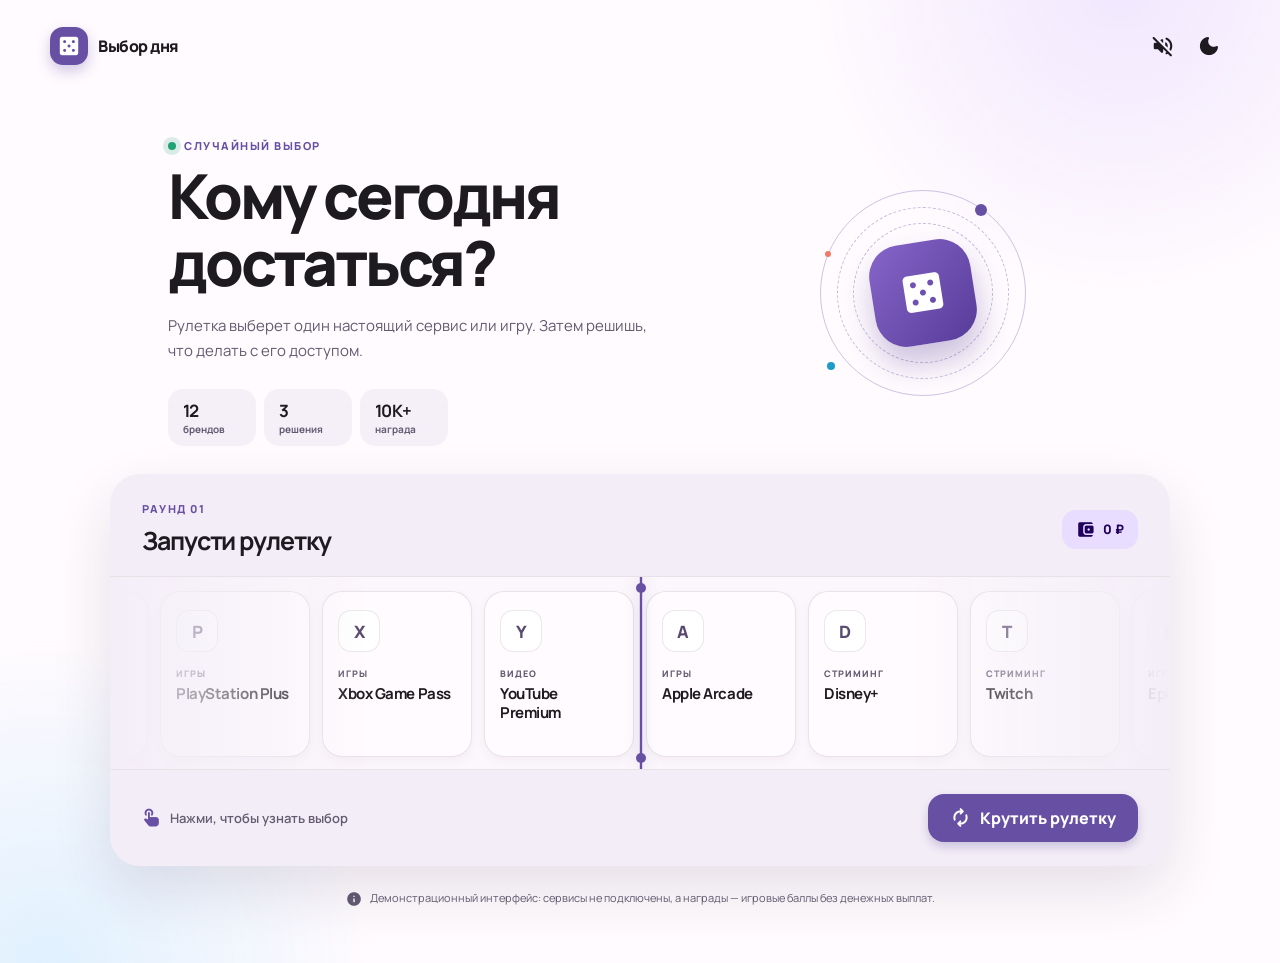
==== index.html @ a7080c02 "Create interactive service roulette" ====
<!doctype html>
<html lang="ru">
  <head>
    <meta charset="UTF-8" />
    <meta name="viewport" content="width=device-width, initial-scale=1.0" />
    <meta name="theme-color" content="#6750a4" />
    <meta
      name="description"
      content="Интерактивная рулетка сервисов и игр — демо в Material Design."
    />
    <title>Выбор дня — рулетка сервисов</title>
    <link rel="preconnect" href="https://cdn.simpleicons.org" />
    <link rel="preconnect" href="https://fonts.googleapis.com" />
    <link rel="preconnect" href="https://fonts.gstatic.com" crossorigin />
    <link
      href="https://fonts.googleapis.com/css2?family=Manrope:wght@400;500;600;700;800&family=Material+Symbols+Rounded:opsz,wght,FILL,GRAD@20..48,100..700,0..1,0..200"
      rel="stylesheet"
    />
    <link rel="stylesheet" href="styles.css" />
  </head>
  <body>
    <div class="ambient ambient--one"></div>
    <div class="ambient ambient--two"></div>

    <header class="topbar">
      <a class="brand" href="#top" aria-label="Выбор дня — на главную">
        <span class="brand__mark"><span class="material-symbols-rounded">casino</span></span>
        <span>Выбор дня</span>
      </a>
      <div class="topbar__actions">
        <button class="icon-button" id="soundButton" type="button" aria-label="Включить звук" aria-pressed="false">
          <span class="material-symbols-rounded">volume_off</span>
        </button>
        <button class="icon-button" id="themeButton" type="button" aria-label="Переключить тему">
          <span class="material-symbols-rounded">dark_mode</span>
        </button>
      </div>
    </header>

    <main id="top">
      <section class="hero" aria-labelledby="pageTitle">
        <div class="hero__copy">
          <p class="eyebrow"><span></span> случайный выбор</p>
          <h1 id="pageTitle">Кому сегодня<br />достаться?</h1>
          <p class="hero__description">
            Рулетка выберет один настоящий сервис или игру. Затем решишь, что делать с его доступом.
          </p>
          <div class="hero__stats" aria-label="Статистика рулетки">
            <div><strong>12</strong><span>брендов</span></div>
            <div><strong>3</strong><span>решения</span></div>
            <div><strong>10K+</strong><span>награда</span></div>
          </div>
        </div>
        <div class="hero__orb" aria-hidden="true">
          <div class="hero__orb-ring"></div>
          <div class="hero__orb-core"><span class="material-symbols-rounded">casino</span></div>
          <span class="orb-dot orb-dot--one"></span><span class="orb-dot orb-dot--two"></span><span class="orb-dot orb-dot--three"></span>
        </div>
      </section>

      <section class="game-card" aria-label="Рулетка сервисов">
        <div class="game-card__header">
          <div>
            <p class="section-kicker">Раунд <span id="roundNumber">01</span></p>
            <h2>Запусти рулетку</h2>
          </div>
          <div class="balance"><span class="material-symbols-rounded">account_balance_wallet</span><span id="balance">0 ₽</span></div>
        </div>

        <div class="reel-shell">
          <div class="reel-fade reel-fade--left"></div>
          <div class="reel-fade reel-fade--right"></div>
          <div class="selection-line" aria-hidden="true"><i></i></div>
          <div id="reel" class="reel" aria-live="polite"></div>
        </div>

        <div class="game-card__footer">
          <div id="instruction" class="instruction"><span class="material-symbols-rounded">touch_app</span> Нажми, чтобы узнать выбор</div>
          <button id="spinButton" class="primary-button" type="button">
            <span class="material-symbols-rounded">autorenew</span>
            <span>Крутить рулетку</span>
          </button>
        </div>
      </section>

      <section id="decisionPanel" class="decision-panel" hidden aria-live="polite">
        <div class="result-heading">
          <p class="section-kicker">Выпало</p>
          <h2 id="resultName">—</h2>
          <p id="resultDescription">—</p>
        </div>
        <div class="decision-grid">
          <button class="decision-card decision-card--block" type="button" data-action="block">
            <span class="decision-card__icon material-symbols-rounded">block</span>
            <span class="decision-card__body"><strong>Заблокировать</strong><small>Жёсткое решение</small></span>
            <span class="decision-card__reward">+<span data-reward="block">0</span> ₽</span>
          </button>
          <button class="decision-card decision-card--slow" type="button" data-action="slow">
            <span class="decision-card__icon material-symbols-rounded">slow_motion_video</span>
            <span class="decision-card__body"><strong>Замедлить</strong><small>Оставить шанс</small></span>
            <span class="decision-card__reward">+<span data-reward="slow">0</span> ₽</span>
          </button>
          <button class="decision-card decision-card--forgive" type="button" data-action="forgive">
            <span class="decision-card__icon material-symbols-rounded">favorite</span>
            <span class="decision-card__body"><strong>Простить</strong><small>Пусть остаётся</small></span>
            <span class="decision-card__reward">+<span data-reward="forgive">0</span> ₽</span>
          </button>
        </div>
      </section>

      <section id="completePanel" class="complete-panel" hidden aria-live="polite">
        <div class="complete-panel__badge"><span class="material-symbols-rounded">verified</span></div>
        <div>
          <p class="section-kicker">Решение принято</p>
          <h2 id="completeTitle">Готово!</h2>
          <p id="completeText"></p>
        </div>
        <button id="againButton" class="outlined-button" type="button"><span class="material-symbols-rounded">replay</span> Ещё раунд</button>
      </section>

      <p class="disclaimer"><span class="material-symbols-rounded">info</span> Демонстрационный интерфейс: сервисы не подключены, а награды — игровые баллы без денежных выплат.</p>
    </main>

    <template id="reelItemTemplate">
      <article class="reel-item">
        <div class="logo-wrap"><img class="service-logo" alt="" /><span class="logo-fallback"></span></div>
        <p class="reel-item__type"></p>
        <h3 class="reel-item__name"></h3>
      </article>
    </template>

    <script src="app.js"></script>
  </body>
</html>
---- styles.css ----
:root {
  color-scheme: light;
  --primary: #6750a4;
  --primary-container: #e9ddff;
  --on-primary-container: #21005d;
  --secondary: #625b71;
  --surface: #fffbfe;
  --surface-container: #f3edf7;
  --surface-container-high: #ece6f0;
  --surface-bright: #fffbfe;
  --on-surface: #1d1b20;
  --on-surface-muted: #625b71;
  --outline: #79747e;
  --success: #146c4e;
  --success-container: #b7f4d7;
  --shadow: 0 24px 60px rgba(47, 37, 63, .12);
  --card-shadow: 0 8px 20px rgba(42, 31, 59, .08);
}

body.dark {
  color-scheme: dark;
  --primary: #d0bcff;
  --primary-container: #4f378b;
  --on-primary-container: #e9ddff;
  --secondary: #cbc2db;
  --surface: #141218;
  --surface-container: #211f26;
  --surface-container-high: #2b2930;
  --surface-bright: #37343b;
  --on-surface: #e6e0e9;
  --on-surface-muted: #cac4d0;
  --outline: #938f99;
  --success: #b4f1d2;
  --success-container: #005139;
  --shadow: 0 24px 60px rgba(0, 0, 0, .28);
  --card-shadow: 0 8px 20px rgba(0, 0, 0, .22);
}

* { box-sizing: border-box; }
html { scroll-behavior: smooth; }
body {
  min-width: 320px;
  min-height: 100vh;
  margin: 0;
  overflow-x: hidden;
  background: var(--surface);
  color: var(--on-surface);
  font-family: Manrope, Arial, sans-serif;
  transition: background .25s ease, color .25s ease;
}
button { font: inherit; }
button:focus-visible, a:focus-visible { outline: 3px solid #8e72db; outline-offset: 3px; }
.ambient { position: fixed; z-index: -1; width: 42rem; height: 42rem; border-radius: 50%; filter: blur(4px); pointer-events: none; opacity: .55; }
.ambient--one { top: -22rem; right: -11rem; background: radial-gradient(circle, #e6d7ff 0%, rgba(233, 221, 255, 0) 66%); }
.ambient--two { bottom: -25rem; left: -18rem; background: radial-gradient(circle, #c7e8ff 0%, rgba(199, 232, 255, 0) 68%); }
body.dark .ambient { opacity: .16; }

.topbar { width: min(1180px, calc(100% - 48px)); height: 92px; margin: auto; display: flex; align-items: center; justify-content: space-between; }
.brand { display: inline-flex; align-items: center; gap: 10px; color: var(--on-surface); text-decoration: none; font-weight: 800; letter-spacing: -.5px; }
.brand__mark { width: 38px; height: 38px; display: grid; place-items: center; color: white; background: var(--primary); border-radius: 13px; box-shadow: 0 6px 14px rgba(103, 80, 164, .3); }
.material-symbols-rounded { font-variation-settings: 'FILL' 1, 'wght' 500, 'GRAD' 0, 'opsz' 24; line-height: 1; }
.topbar__actions { display: flex; gap: 4px; }
.icon-button { width: 42px; height: 42px; border: 0; border-radius: 50%; display: grid; place-items: center; color: var(--on-surface); background: transparent; cursor: pointer; transition: background .18s ease, transform .18s ease; }
.icon-button:hover { background: var(--surface-container); transform: translateY(-1px); }

main { width: min(1060px, calc(100% - 48px)); margin: 42px auto 56px; }
.hero { display: grid; grid-template-columns: 1.18fr .82fr; align-items: center; gap: 20px; min-height: 294px; padding: 6px 58px 28px; }
.eyebrow, .section-kicker { margin: 0 0 12px; font-size: 11px; line-height: 1; letter-spacing: 1.5px; text-transform: uppercase; font-weight: 800; color: var(--primary); }
.eyebrow { display: flex; align-items: center; gap: 8px; }
.eyebrow span { width: 8px; height: 8px; border-radius: 50%; background: #20a275; box-shadow: 0 0 0 5px rgba(32, 162, 117, .16); }
h1, h2, h3, p { margin-top: 0; }
h1 { max-width: 620px; margin-bottom: 16px; font-size: clamp(38px, 5vw, 62px); font-weight: 800; line-height: 1.08; letter-spacing: -3.2px; }
.hero__description { max-width: 500px; margin-bottom: 25px; color: var(--on-surface-muted); font-size: 15px; line-height: 1.7; }
.hero__stats { display: flex; gap: 8px; }
.hero__stats div { min-width: 88px; padding: 10px 15px; background: color-mix(in srgb, var(--surface-container) 82%, transparent); border-radius: 15px; }
.hero__stats strong, .hero__stats span { display: block; }
.hero__stats strong { font-size: 17px; letter-spacing: -.6px; }
.hero__stats span { color: var(--on-surface-muted); font-size: 10px; font-weight: 700; }
.hero__orb { position: relative; width: 212px; height: 212px; margin: 0 auto; display: grid; place-items: center; }
.hero__orb-ring { position: absolute; inset: 3px; border: 1px solid color-mix(in srgb, var(--primary) 32%, transparent); border-radius: 50%; }
.hero__orb-ring::before, .hero__orb-ring::after { position: absolute; content: ''; border-radius: 50%; border: 1px dashed color-mix(in srgb, var(--primary) 38%, transparent); }
.hero__orb-ring::before { inset: 16px; }.hero__orb-ring::after { inset: 32px; }
.hero__orb-core { width: 102px; height: 102px; display: grid; place-items: center; color: white; background: linear-gradient(135deg, #8666c9, #573b99); border-radius: 31px; box-shadow: 0 18px 30px rgba(85, 55, 147, .30); transform: rotate(-9deg); }
.hero__orb-core span { font-size: 48px; }
.orb-dot { position: absolute; display: block; border-radius: 50%; background: var(--primary); }
.orb-dot--one { top: 17px; right: 42px; width: 12px; height: 12px; }.orb-dot--two { bottom: 29px; left: 10px; width: 8px; height: 8px; background: #1e9cc8; }.orb-dot--three { top: 64px; left: 8px; width: 6px; height: 6px; background: #ef7b66; }

.game-card { position: relative; overflow: hidden; background: var(--surface-container); border-radius: 30px; box-shadow: var(--shadow); }
.game-card__header { display: flex; align-items: center; justify-content: space-between; padding: 29px 32px 20px; }
.game-card h2, .decision-panel h2, .complete-panel h2 { margin: 0; font-size: 25px; line-height: 1.2; letter-spacing: -1.1px; }
.balance { display: inline-flex; gap: 8px; align-items: center; padding: 10px 14px; border-radius: 14px; color: var(--on-primary-container); background: var(--primary-container); font-size: 13px; font-weight: 800; white-space: nowrap; }
.balance .material-symbols-rounded { font-size: 19px; }
.reel-shell { position: relative; height: 194px; overflow: hidden; background: color-mix(in srgb, var(--surface-bright) 80%, transparent); border-top: 1px solid color-mix(in srgb, var(--outline) 16%, transparent); border-bottom: 1px solid color-mix(in srgb, var(--outline) 16%, transparent); }
.reel { position: absolute; top: 14px; left: 50%; display: flex; gap: 12px; will-change: transform; transform: translateX(-50%); }
.reel-item { width: 150px; height: 166px; flex: 0 0 150px; padding: 18px 15px; border: 1px solid color-mix(in srgb, var(--outline) 18%, transparent); border-radius: 20px; background: var(--surface); box-shadow: 0 4px 12px rgba(39, 28, 56, .04); }
.logo-wrap { width: 42px; height: 42px; display: grid; place-items: center; overflow: hidden; border-radius: 13px; background: #fff; box-shadow: inset 0 0 0 1px rgba(40, 30, 55, .1); }
.service-logo { width: 26px; height: 26px; object-fit: contain; }.logo-fallback { font-size: 17px; font-weight: 800; color: #5a4a70; }
.reel-item__type { margin: 15px 0 5px; color: var(--on-surface-muted); font-size: 9px; font-weight: 800; letter-spacing: 1px; text-transform: uppercase; }.reel-item__name { margin: 0; font-size: 15px; letter-spacing: -.45px; line-height: 1.25; }
.reel-fade { position: absolute; z-index: 2; top: 0; bottom: 0; width: 24%; pointer-events: none; }.reel-fade--left { left: 0; background: linear-gradient(90deg, var(--surface-container), transparent); }.reel-fade--right { right: 0; background: linear-gradient(-90deg, var(--surface-container), transparent); }
.selection-line { position: absolute; z-index: 3; left: 50%; top: 0; bottom: 0; width: 2px; background: var(--primary); box-shadow: 0 0 0 1px color-mix(in srgb, var(--primary) 18%, transparent), 0 0 14px color-mix(in srgb, var(--primary) 50%, transparent); }.selection-line i { position: absolute; width: 10px; height: 10px; top: 6px; left: -4px; border-radius: 50%; background: var(--primary); }.selection-line::after { content: ''; position: absolute; width: 10px; height: 10px; bottom: 6px; left: -4px; border-radius: 50%; background: var(--primary); }
.game-card__footer { min-height: 96px; padding: 20px 32px; display: flex; align-items: center; justify-content: space-between; gap: 20px; }.instruction { display: flex; align-items: center; gap: 8px; color: var(--on-surface-muted); font-size: 13px; font-weight: 600; }.instruction .material-symbols-rounded { color: var(--primary); font-size: 20px; }
.primary-button, .outlined-button { min-height: 48px; border: 0; border-radius: 16px; display: inline-flex; align-items: center; justify-content: center; gap: 9px; padding: 0 22px; font-weight: 800; cursor: pointer; transition: transform .18s ease, box-shadow .18s ease, background .18s ease; }.primary-button { color: #fff; background: var(--primary); box-shadow: 0 5px 10px rgba(79, 55, 139, .23); }.primary-button:hover:not(:disabled) { transform: translateY(-2px); box-shadow: 0 9px 17px rgba(79, 55, 139, .29); }.primary-button:disabled { opacity: .66; cursor: wait; }.primary-button .material-symbols-rounded { font-size: 21px; }

.decision-panel, .complete-panel { margin-top: 22px; padding: 30px 32px; border-radius: 28px; background: var(--surface-container); box-shadow: var(--card-shadow); animation: panel-in .38s cubic-bezier(.2, .8, .2, 1) both; }.decision-panel[hidden], .complete-panel[hidden] { display: none; }.result-heading { display: flex; align-items: baseline; gap: 12px; flex-wrap: wrap; }.result-heading .section-kicker { margin-bottom: 0; }.result-heading p:last-child { margin: 0; color: var(--on-surface-muted); font-size: 13px; }.decision-grid { display: grid; grid-template-columns: repeat(3, 1fr); gap: 12px; margin-top: 24px; }
.decision-card { min-height: 122px; padding: 16px; border: 1px solid color-mix(in srgb, var(--outline) 18%, transparent); border-radius: 19px; display: grid; grid-template-columns: auto 1fr; column-gap: 12px; text-align: left; color: var(--on-surface); background: var(--surface); cursor: pointer; transition: transform .18s ease, box-shadow .18s ease, border-color .18s ease; }.decision-card:hover { transform: translateY(-3px); border-color: var(--card-color); box-shadow: 0 11px 18px rgba(40, 30, 52, .1); }.decision-card__icon { width: 38px; height: 38px; display: grid; place-items: center; border-radius: 12px; color: var(--card-color); background: var(--card-surface); }.decision-card__body strong, .decision-card__body small { display: block; }.decision-card__body strong { padding-top: 2px; font-size: 13px; letter-spacing: -.3px; }.decision-card__body small { margin-top: 4px; color: var(--on-surface-muted); font-size: 10px; line-height: 1.25; }.decision-card__reward { grid-column: 1 / -1; align-self: end; margin-top: 11px; color: var(--card-color); font-size: 18px; font-weight: 800; letter-spacing: -.8px; }.decision-card--block { --card-color: #b3261e; --card-surface: #ffdad6; }.decision-card--slow { --card-color: #8a5b00; --card-surface: #ffdea7; }.decision-card--forgive { --card-color: #146c4e; --card-surface: #b7f4d7; }body.dark .decision-card--block { --card-surface: #93000a; }body.dark .decision-card--slow { --card-surface: #6d4800; }body.dark .decision-card--forgive { --card-surface: #005139; }
.complete-panel { display: flex; align-items: center; gap: 18px; background: var(--success-container); color: var(--on-primary-container); }.complete-panel .section-kicker, .complete-panel p { color: color-mix(in srgb, var(--on-primary-container) 75%, transparent); }.complete-panel h2 { margin-bottom: 6px; }.complete-panel p { margin: 0; font-size: 13px; }.complete-panel__badge { width: 48px; height: 48px; flex: 0 0 auto; display: grid; place-items: center; border-radius: 17px; color: white; background: var(--success); }.outlined-button { margin-left: auto; color: var(--on-primary-container); border: 1px solid color-mix(in srgb, var(--on-primary-container) 45%, transparent); background: transparent; white-space: nowrap; }.outlined-button:hover { background: color-mix(in srgb, var(--on-primary-container) 10%, transparent); transform: translateY(-1px); }
.disclaimer { max-width: 720px; margin: 24px auto 0; display: flex; gap: 8px; justify-content: center; align-items: flex-start; color: var(--on-surface-muted); font-size: 11px; text-align: center; line-height: 1.5; }.disclaimer .material-symbols-rounded { margin-top: 1px; font-size: 16px; }
@keyframes panel-in { from { opacity: 0; transform: translateY(12px); } to { opacity: 1; transform: translateY(0); } }
@media (max-width: 700px) { .topbar { width: min(100% - 30px, 1180px); height: 74px; }.topbar .icon-button:first-child { display: none; } main { width: min(100% - 30px, 1060px); margin-top: 22px; }.hero { min-height: auto; display: block; padding: 6px 8px 34px; }.hero__orb { display: none; } h1 { font-size: 40px; letter-spacing: -2.2px; }.hero__description { font-size: 13px; }.hero__stats { gap: 6px; }.hero__stats div { flex: 1; min-width: 0; padding: 9px 10px; }.game-card { border-radius: 23px; }.game-card__header { padding: 24px 20px 17px; }.game-card h2, .decision-panel h2, .complete-panel h2 { font-size: 21px; }.balance { padding: 9px 10px; font-size: 11px; }.reel-shell { height: 178px; }.reel { top: 13px; gap: 10px; }.reel-item { width: 132px; height: 152px; flex-basis: 132px; padding: 16px 13px; border-radius: 18px; }.reel-item__type { margin-top: 12px; }.game-card__footer { min-height: auto; padding: 16px 20px; }.instruction { display: none; }.primary-button { width: 100%; }.decision-panel, .complete-panel { margin-top: 16px; padding: 23px 20px; border-radius: 22px; }.decision-grid { grid-template-columns: 1fr; gap: 9px; margin-top: 19px; }.decision-card { min-height: 80px; grid-template-columns: auto 1fr auto; align-items: center; }.decision-card__reward { grid-column: auto; margin-top: 0; font-size: 16px; }.complete-panel { display: grid; grid-template-columns: auto 1fr; }.complete-panel .outlined-button { grid-column: 1 / -1; width: 100%; margin-top: 5px; }.disclaimer { font-size: 10px; } }
@media (prefers-reduced-motion: reduce) { *, *::before, *::after { scroll-behavior: auto !important; transition-duration: .01ms !important; animation-duration: .01ms !important; animation-iteration-count: 1 !important; } }
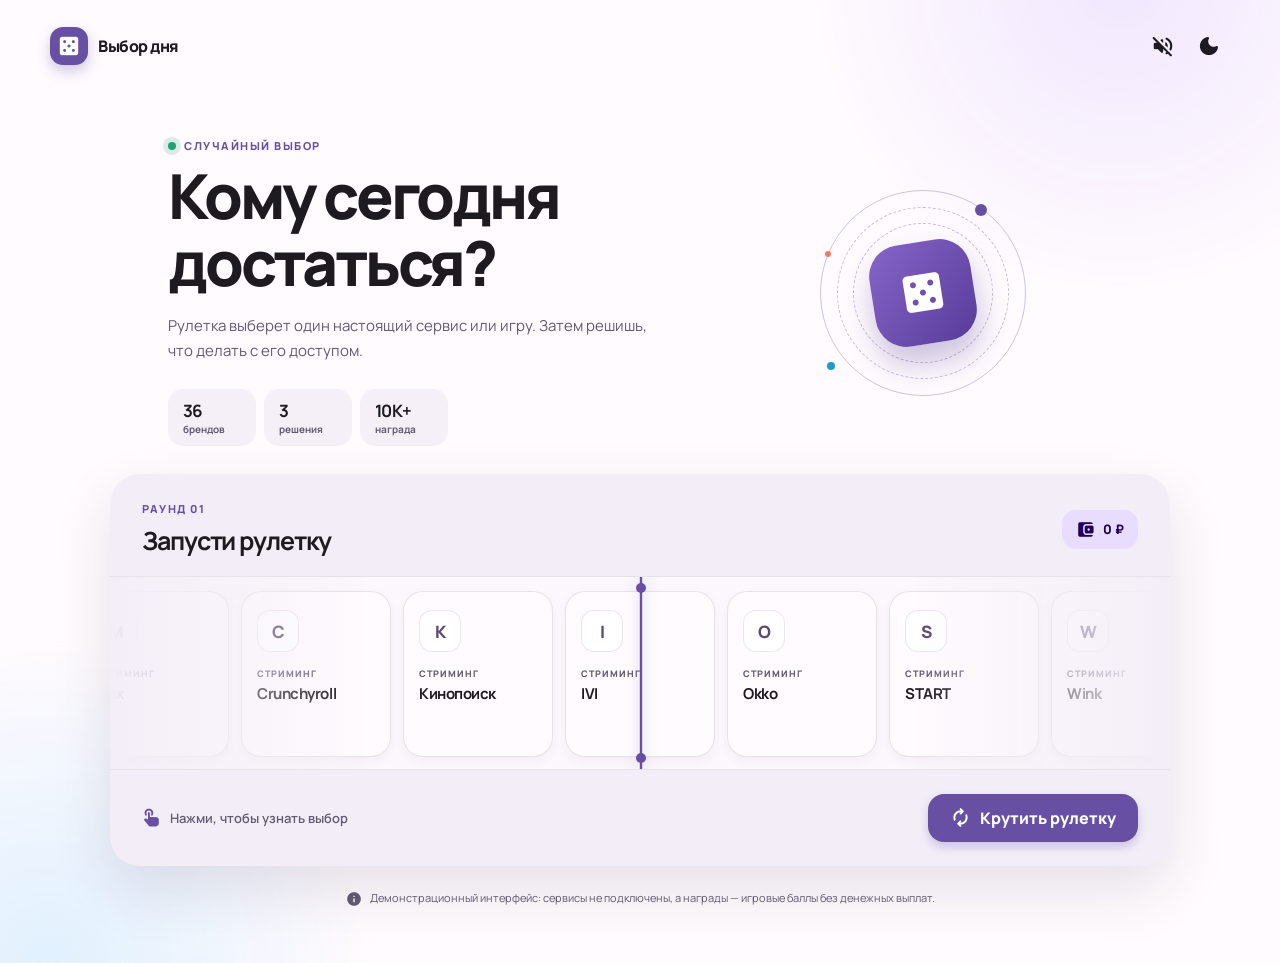
==== commit 1f2ae66b: "Fix roulette spin and expand service catalog" ====
--- a/index.html
+++ b/index.html
@@ -46,7 +46,7 @@
             Рулетка выберет один настоящий сервис или игру. Затем решишь, что делать с его доступом.
           </p>
           <div class="hero__stats" aria-label="Статистика рулетки">
-            <div><strong>12</strong><span>брендов</span></div>
+            <div><strong>36</strong><span>брендов</span></div>
             <div><strong>3</strong><span>решения</span></div>
             <div><strong>10K+</strong><span>награда</span></div>
           </div>
--- a/styles.css
+++ b/styles.css
@@ -91,8 +91,9 @@
 .balance { display: inline-flex; gap: 8px; align-items: center; padding: 10px 14px; border-radius: 14px; color: var(--on-primary-container); background: var(--primary-container); font-size: 13px; font-weight: 800; white-space: nowrap; }
 .balance .material-symbols-rounded { font-size: 19px; }
 .reel-shell { position: relative; height: 194px; overflow: hidden; background: color-mix(in srgb, var(--surface-bright) 80%, transparent); border-top: 1px solid color-mix(in srgb, var(--outline) 16%, transparent); border-bottom: 1px solid color-mix(in srgb, var(--outline) 16%, transparent); }
-.reel { position: absolute; top: 14px; left: 50%; display: flex; gap: 12px; will-change: transform; transform: translateX(-50%); }
+.reel { position: absolute; top: 14px; left: 0; display: flex; gap: 12px; will-change: transform; }
 .reel-item { width: 150px; height: 166px; flex: 0 0 150px; padding: 18px 15px; border: 1px solid color-mix(in srgb, var(--outline) 18%, transparent); border-radius: 20px; background: var(--surface); box-shadow: 0 4px 12px rgba(39, 28, 56, .04); }
+.reel-item--selected { border-color: var(--primary); box-shadow: 0 0 0 3px color-mix(in srgb, var(--primary) 16%, transparent), 0 7px 16px rgba(83, 60, 143, .15); }
 .logo-wrap { width: 42px; height: 42px; display: grid; place-items: center; overflow: hidden; border-radius: 13px; background: #fff; box-shadow: inset 0 0 0 1px rgba(40, 30, 55, .1); }
 .service-logo { width: 26px; height: 26px; object-fit: contain; }.logo-fallback { font-size: 17px; font-weight: 800; color: #5a4a70; }
 .reel-item__type { margin: 15px 0 5px; color: var(--on-surface-muted); font-size: 9px; font-weight: 800; letter-spacing: 1px; text-transform: uppercase; }.reel-item__name { margin: 0; font-size: 15px; letter-spacing: -.45px; line-height: 1.25; }
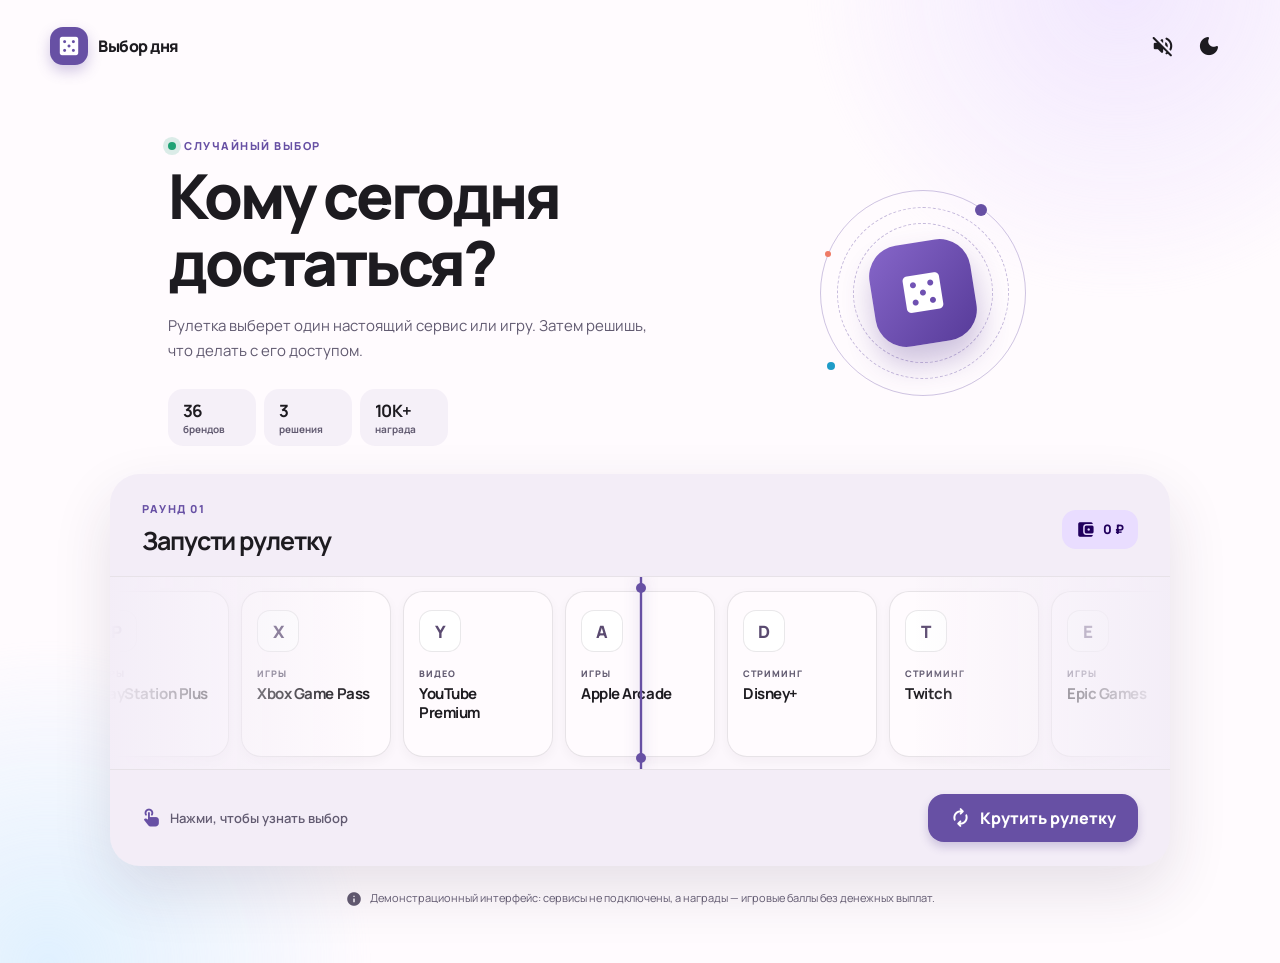
==== commit bd080804: "Remove decided services from future roulette rounds" ====
--- a/index.html
+++ b/index.html
@@ -46,7 +46,7 @@
             Рулетка выберет один настоящий сервис или игру. Затем решишь, что делать с его доступом.
           </p>
           <div class="hero__stats" aria-label="Статистика рулетки">
-            <div><strong>36</strong><span>брендов</span></div>
+            <div><strong id="brandCount">36</strong><span>брендов</span></div>
             <div><strong>3</strong><span>решения</span></div>
             <div><strong>10K+</strong><span>награда</span></div>
           </div>
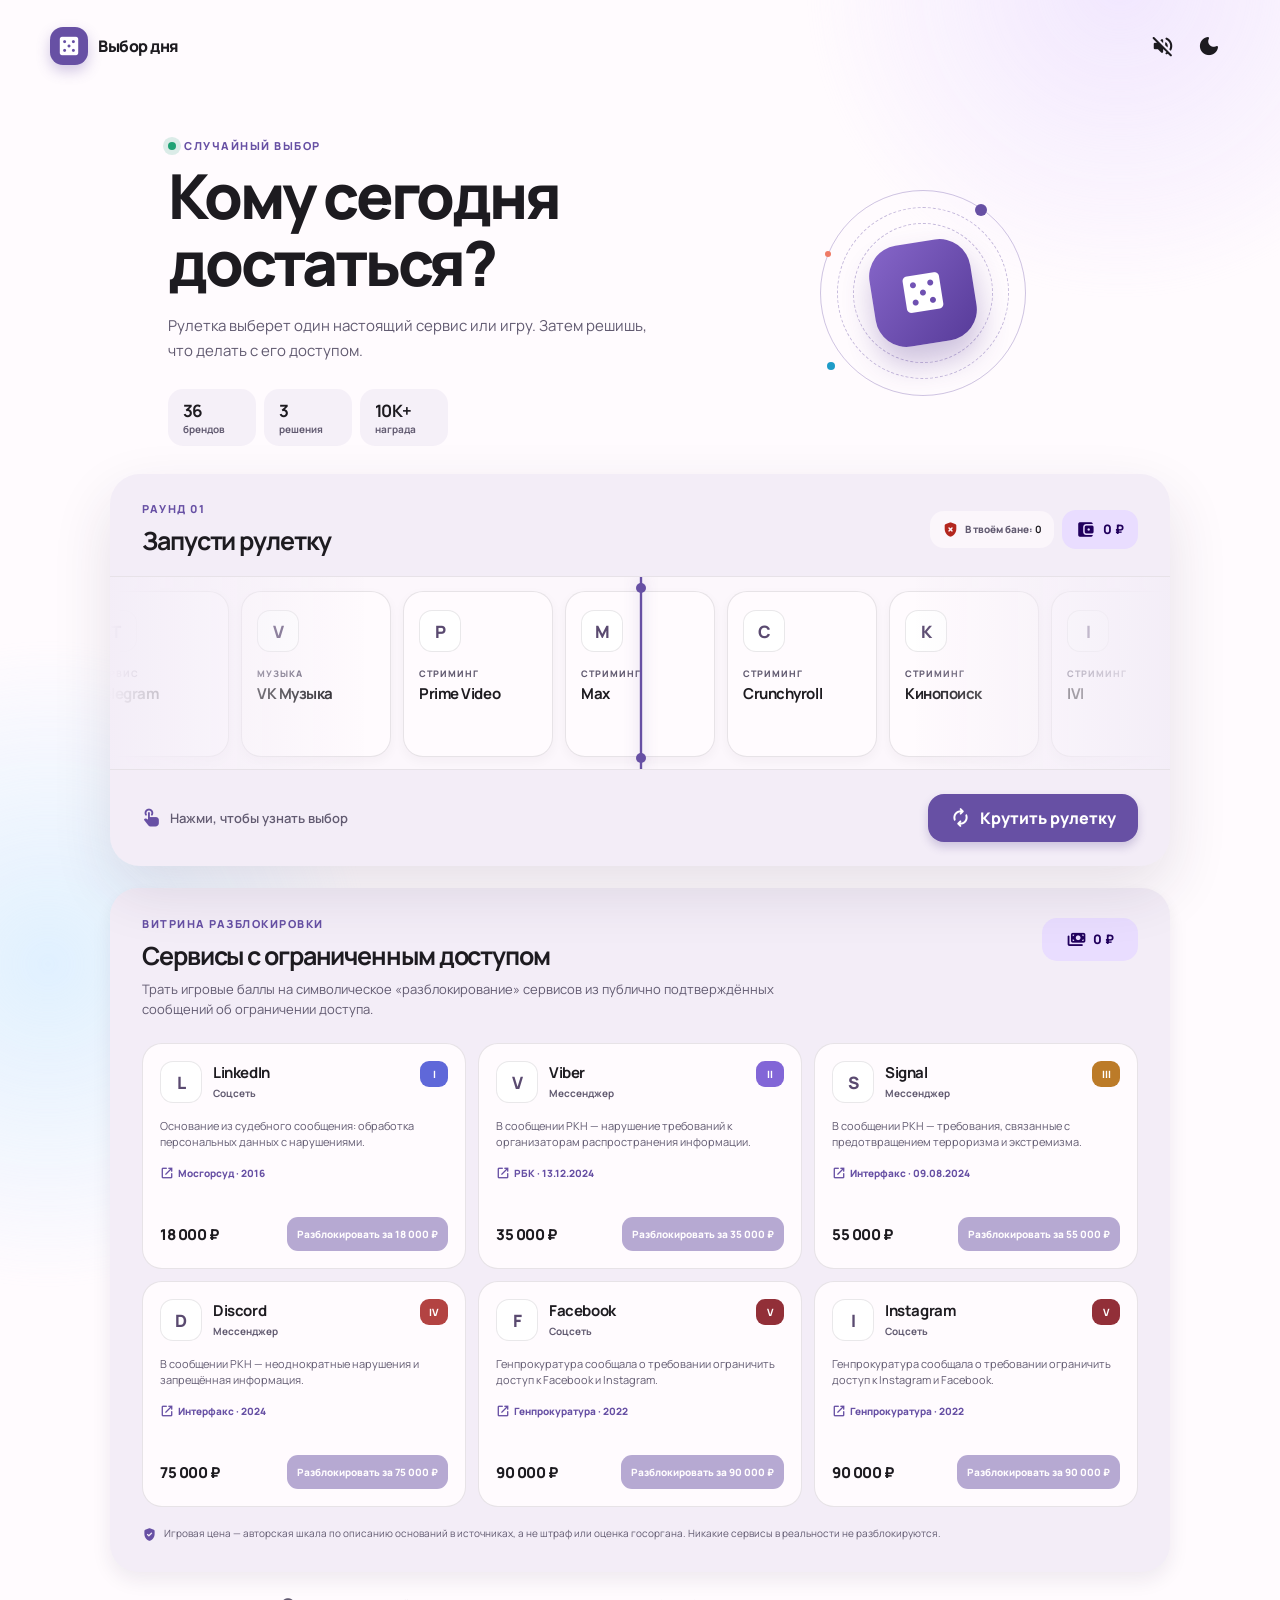
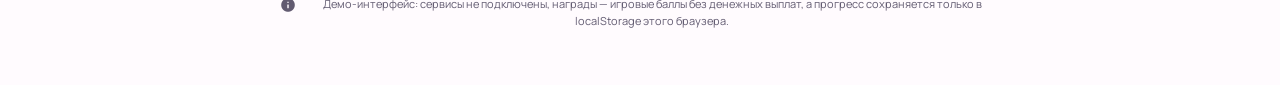
==== commit bd7c7db1: "Add RKN-restricted service unlock store and saved progress" ====
--- a/index.html
+++ b/index.html
@@ -64,7 +64,10 @@
             <p class="section-kicker">Раунд <span id="roundNumber">01</span></p>
             <h2>Запусти рулетку</h2>
           </div>
-          <div class="balance"><span class="material-symbols-rounded">account_balance_wallet</span><span id="balance">0 ₽</span></div>
+          <div class="game-card__meta">
+            <div class="blocked-chip"><span class="material-symbols-rounded">gpp_bad</span><span>В твоём бане: <b id="blockedCount">0</b></span></div>
+            <div class="balance"><span class="material-symbols-rounded">account_balance_wallet</span><span id="balance">0 ₽</span></div>
+          </div>
         </div>
 
         <div class="reel-shell">
@@ -118,7 +121,20 @@
         <button id="againButton" class="outlined-button" type="button"><span class="material-symbols-rounded">replay</span> Ещё раунд</button>
       </section>
 
-      <p class="disclaimer"><span class="material-symbols-rounded">info</span> Демонстрационный интерфейс: сервисы не подключены, а награды — игровые баллы без денежных выплат.</p>
+      <section class="unlock-store" aria-labelledby="storeTitle">
+        <div class="unlock-store__header">
+          <div>
+            <p class="section-kicker">Витрина разблокировки</p>
+            <h2 id="storeTitle">Сервисы с ограниченным доступом</h2>
+            <p>Трать игровые баллы на символическое «разблокирование» сервисов из публично подтверждённых сообщений об ограничении доступа.</p>
+          </div>
+          <div class="store-balance"><span class="material-symbols-rounded">payments</span><span id="storeBalance">0 ₽</span></div>
+        </div>
+        <div id="rknStore" class="unlock-grid" aria-live="polite"></div>
+        <p class="store-note"><span class="material-symbols-rounded">verified_user</span> Игровая цена — авторская шкала по описанию оснований в источниках, а не штраф или оценка госоргана. Никакие сервисы в реальности не разблокируются.</p>
+      </section>
+
+      <p class="disclaimer"><span class="material-symbols-rounded">info</span> Демо-интерфейс: сервисы не подключены, награды — игровые баллы без денежных выплат, а прогресс сохраняется только в localStorage этого браузера.</p>
     </main>
 
     <template id="reelItemTemplate">
--- a/styles.css
+++ b/styles.css
@@ -87,6 +87,8 @@
 
 .game-card { position: relative; overflow: hidden; background: var(--surface-container); border-radius: 30px; box-shadow: var(--shadow); }
 .game-card__header { display: flex; align-items: center; justify-content: space-between; padding: 29px 32px 20px; }
+.game-card__meta { display: flex; align-items: center; justify-content: flex-end; gap: 8px; }
+.blocked-chip { display: inline-flex; align-items: center; gap: 6px; padding: 10px 12px; border-radius: 14px; color: var(--on-surface-muted); background: color-mix(in srgb, var(--surface-bright) 68%, transparent); font-size: 10px; font-weight: 800; white-space: nowrap; }.blocked-chip .material-symbols-rounded { font-size: 17px; color: #b3261e; }.blocked-chip b { color: var(--on-surface); }
 .game-card h2, .decision-panel h2, .complete-panel h2 { margin: 0; font-size: 25px; line-height: 1.2; letter-spacing: -1.1px; }
 .balance { display: inline-flex; gap: 8px; align-items: center; padding: 10px 14px; border-radius: 14px; color: var(--on-primary-container); background: var(--primary-container); font-size: 13px; font-weight: 800; white-space: nowrap; }
 .balance .material-symbols-rounded { font-size: 19px; }
@@ -105,7 +107,8 @@
 .decision-panel, .complete-panel { margin-top: 22px; padding: 30px 32px; border-radius: 28px; background: var(--surface-container); box-shadow: var(--card-shadow); animation: panel-in .38s cubic-bezier(.2, .8, .2, 1) both; }.decision-panel[hidden], .complete-panel[hidden] { display: none; }.result-heading { display: flex; align-items: baseline; gap: 12px; flex-wrap: wrap; }.result-heading .section-kicker { margin-bottom: 0; }.result-heading p:last-child { margin: 0; color: var(--on-surface-muted); font-size: 13px; }.decision-grid { display: grid; grid-template-columns: repeat(3, 1fr); gap: 12px; margin-top: 24px; }
 .decision-card { min-height: 122px; padding: 16px; border: 1px solid color-mix(in srgb, var(--outline) 18%, transparent); border-radius: 19px; display: grid; grid-template-columns: auto 1fr; column-gap: 12px; text-align: left; color: var(--on-surface); background: var(--surface); cursor: pointer; transition: transform .18s ease, box-shadow .18s ease, border-color .18s ease; }.decision-card:hover { transform: translateY(-3px); border-color: var(--card-color); box-shadow: 0 11px 18px rgba(40, 30, 52, .1); }.decision-card__icon { width: 38px; height: 38px; display: grid; place-items: center; border-radius: 12px; color: var(--card-color); background: var(--card-surface); }.decision-card__body strong, .decision-card__body small { display: block; }.decision-card__body strong { padding-top: 2px; font-size: 13px; letter-spacing: -.3px; }.decision-card__body small { margin-top: 4px; color: var(--on-surface-muted); font-size: 10px; line-height: 1.25; }.decision-card__reward { grid-column: 1 / -1; align-self: end; margin-top: 11px; color: var(--card-color); font-size: 18px; font-weight: 800; letter-spacing: -.8px; }.decision-card--block { --card-color: #b3261e; --card-surface: #ffdad6; }.decision-card--slow { --card-color: #8a5b00; --card-surface: #ffdea7; }.decision-card--forgive { --card-color: #146c4e; --card-surface: #b7f4d7; }body.dark .decision-card--block { --card-surface: #93000a; }body.dark .decision-card--slow { --card-surface: #6d4800; }body.dark .decision-card--forgive { --card-surface: #005139; }
 .complete-panel { display: flex; align-items: center; gap: 18px; background: var(--success-container); color: var(--on-primary-container); }.complete-panel .section-kicker, .complete-panel p { color: color-mix(in srgb, var(--on-primary-container) 75%, transparent); }.complete-panel h2 { margin-bottom: 6px; }.complete-panel p { margin: 0; font-size: 13px; }.complete-panel__badge { width: 48px; height: 48px; flex: 0 0 auto; display: grid; place-items: center; border-radius: 17px; color: white; background: var(--success); }.outlined-button { margin-left: auto; color: var(--on-primary-container); border: 1px solid color-mix(in srgb, var(--on-primary-container) 45%, transparent); background: transparent; white-space: nowrap; }.outlined-button:hover { background: color-mix(in srgb, var(--on-primary-container) 10%, transparent); transform: translateY(-1px); }
+.unlock-store { margin-top: 22px; padding: 30px 32px; border-radius: 28px; background: var(--surface-container); box-shadow: var(--card-shadow); }.unlock-store__header { display: flex; align-items: flex-start; justify-content: space-between; gap: 22px; }.unlock-store h2 { margin: 0 0 8px; font-size: 25px; line-height: 1.2; letter-spacing: -1.1px; }.unlock-store__header p:last-child { max-width: 650px; margin: 0; color: var(--on-surface-muted); font-size: 13px; line-height: 1.55; }.store-balance { min-width: 96px; display: inline-flex; align-items: center; justify-content: center; gap: 7px; padding: 12px 13px; border-radius: 15px; color: var(--on-primary-container); background: var(--primary-container); font-size: 13px; font-weight: 800; white-space: nowrap; }.store-balance .material-symbols-rounded { font-size: 19px; }.unlock-grid { display: grid; grid-template-columns: repeat(3, 1fr); gap: 12px; margin-top: 24px; }.unlock-card { min-height: 226px; padding: 17px; display: flex; flex-direction: column; border: 1px solid color-mix(in srgb, var(--outline) 18%, transparent); border-radius: 20px; background: var(--surface); }.unlock-card--unlocked { border-color: var(--success); background: color-mix(in srgb, var(--success-container) 46%, var(--surface)); }.unlock-card__top { display: flex; align-items: flex-start; justify-content: space-between; gap: 10px; }.unlock-card__brand { display: flex; gap: 11px; align-items: center; min-width: 0; }.unlock-card__brand h3 { margin: 0; font-size: 15px; letter-spacing: -.4px; line-height: 1.2; }.unlock-card__brand p { margin: 4px 0 0; color: var(--on-surface-muted); font-size: 10px; font-weight: 700; }.severity { display: inline-flex; flex: 0 0 auto; align-items: center; justify-content: center; min-width: 28px; height: 26px; padding: 0 8px; border-radius: 9px; color: #fff; background: var(--severity-color); font-size: 10px; font-weight: 800; }.unlock-card__reason { min-height: 36px; margin: 15px 0 12px; color: var(--on-surface-muted); font-size: 11px; line-height: 1.45; }.unlock-card__source { display: inline-flex; align-items: center; gap: 4px; width: fit-content; color: var(--primary); font-size: 10px; font-weight: 800; text-decoration: none; }.unlock-card__source .material-symbols-rounded { font-size: 14px; }.unlock-card__footer { display: flex; align-items: center; justify-content: space-between; gap: 8px; margin-top: auto; padding-top: 14px; }.unlock-card__price { color: var(--on-surface); font-size: 15px; font-weight: 800; letter-spacing: -.5px; }.unlock-button { min-height: 34px; border: 0; border-radius: 11px; padding: 0 10px; color: #fff; background: var(--primary); font-size: 10px; font-weight: 800; cursor: pointer; }.unlock-button:hover:not(:disabled) { filter: brightness(1.08); }.unlock-button:disabled { cursor: default; opacity: .48; }.unlock-button--done { color: var(--success); background: transparent; opacity: 1 !important; }.store-note { margin: 19px 0 0; display: flex; gap: 7px; color: var(--on-surface-muted); font-size: 10px; line-height: 1.5; }.store-note .material-symbols-rounded { flex: 0 0 auto; margin-top: 1px; color: var(--primary); font-size: 15px; }
 .disclaimer { max-width: 720px; margin: 24px auto 0; display: flex; gap: 8px; justify-content: center; align-items: flex-start; color: var(--on-surface-muted); font-size: 11px; text-align: center; line-height: 1.5; }.disclaimer .material-symbols-rounded { margin-top: 1px; font-size: 16px; }
 @keyframes panel-in { from { opacity: 0; transform: translateY(12px); } to { opacity: 1; transform: translateY(0); } }
-@media (max-width: 700px) { .topbar { width: min(100% - 30px, 1180px); height: 74px; }.topbar .icon-button:first-child { display: none; } main { width: min(100% - 30px, 1060px); margin-top: 22px; }.hero { min-height: auto; display: block; padding: 6px 8px 34px; }.hero__orb { display: none; } h1 { font-size: 40px; letter-spacing: -2.2px; }.hero__description { font-size: 13px; }.hero__stats { gap: 6px; }.hero__stats div { flex: 1; min-width: 0; padding: 9px 10px; }.game-card { border-radius: 23px; }.game-card__header { padding: 24px 20px 17px; }.game-card h2, .decision-panel h2, .complete-panel h2 { font-size: 21px; }.balance { padding: 9px 10px; font-size: 11px; }.reel-shell { height: 178px; }.reel { top: 13px; gap: 10px; }.reel-item { width: 132px; height: 152px; flex-basis: 132px; padding: 16px 13px; border-radius: 18px; }.reel-item__type { margin-top: 12px; }.game-card__footer { min-height: auto; padding: 16px 20px; }.instruction { display: none; }.primary-button { width: 100%; }.decision-panel, .complete-panel { margin-top: 16px; padding: 23px 20px; border-radius: 22px; }.decision-grid { grid-template-columns: 1fr; gap: 9px; margin-top: 19px; }.decision-card { min-height: 80px; grid-template-columns: auto 1fr auto; align-items: center; }.decision-card__reward { grid-column: auto; margin-top: 0; font-size: 16px; }.complete-panel { display: grid; grid-template-columns: auto 1fr; }.complete-panel .outlined-button { grid-column: 1 / -1; width: 100%; margin-top: 5px; }.disclaimer { font-size: 10px; } }
+@media (max-width: 700px) { .topbar { width: min(100% - 30px, 1180px); height: 74px; }.topbar .icon-button:first-child { display: none; } main { width: min(100% - 30px, 1060px); margin-top: 22px; }.hero { min-height: auto; display: block; padding: 6px 8px 34px; }.hero__orb { display: none; } h1 { font-size: 40px; letter-spacing: -2.2px; }.hero__description { font-size: 13px; }.hero__stats { gap: 6px; }.hero__stats div { flex: 1; min-width: 0; padding: 9px 10px; }.game-card { border-radius: 23px; }.game-card__header { padding: 24px 20px 17px; }.game-card__meta { gap: 5px; }.blocked-chip { padding: 8px; }.blocked-chip span:last-child { display: none; }.game-card h2, .decision-panel h2, .complete-panel h2, .unlock-store h2 { font-size: 21px; }.balance { padding: 9px 10px; font-size: 11px; }.reel-shell { height: 178px; }.reel { top: 13px; gap: 10px; }.reel-item { width: 132px; height: 152px; flex-basis: 132px; padding: 16px 13px; border-radius: 18px; }.reel-item__type { margin-top: 12px; }.game-card__footer { min-height: auto; padding: 16px 20px; }.instruction { display: none; }.primary-button { width: 100%; }.decision-panel, .complete-panel, .unlock-store { margin-top: 16px; padding: 23px 20px; border-radius: 22px; }.decision-grid { grid-template-columns: 1fr; gap: 9px; margin-top: 19px; }.decision-card { min-height: 80px; grid-template-columns: auto 1fr auto; align-items: center; }.decision-card__reward { grid-column: auto; margin-top: 0; font-size: 16px; }.complete-panel { display: grid; grid-template-columns: auto 1fr; }.complete-panel .outlined-button { grid-column: 1 / -1; width: 100%; margin-top: 5px; }.unlock-store__header { display: block; }.store-balance { margin-top: 14px; }.unlock-grid { grid-template-columns: 1fr; margin-top: 19px; }.unlock-card { min-height: 190px; }.disclaimer { font-size: 10px; } }
 @media (prefers-reduced-motion: reduce) { *, *::before, *::after { scroll-behavior: auto !important; transition-duration: .01ms !important; animation-duration: .01ms !important; animation-iteration-count: 1 !important; } }
